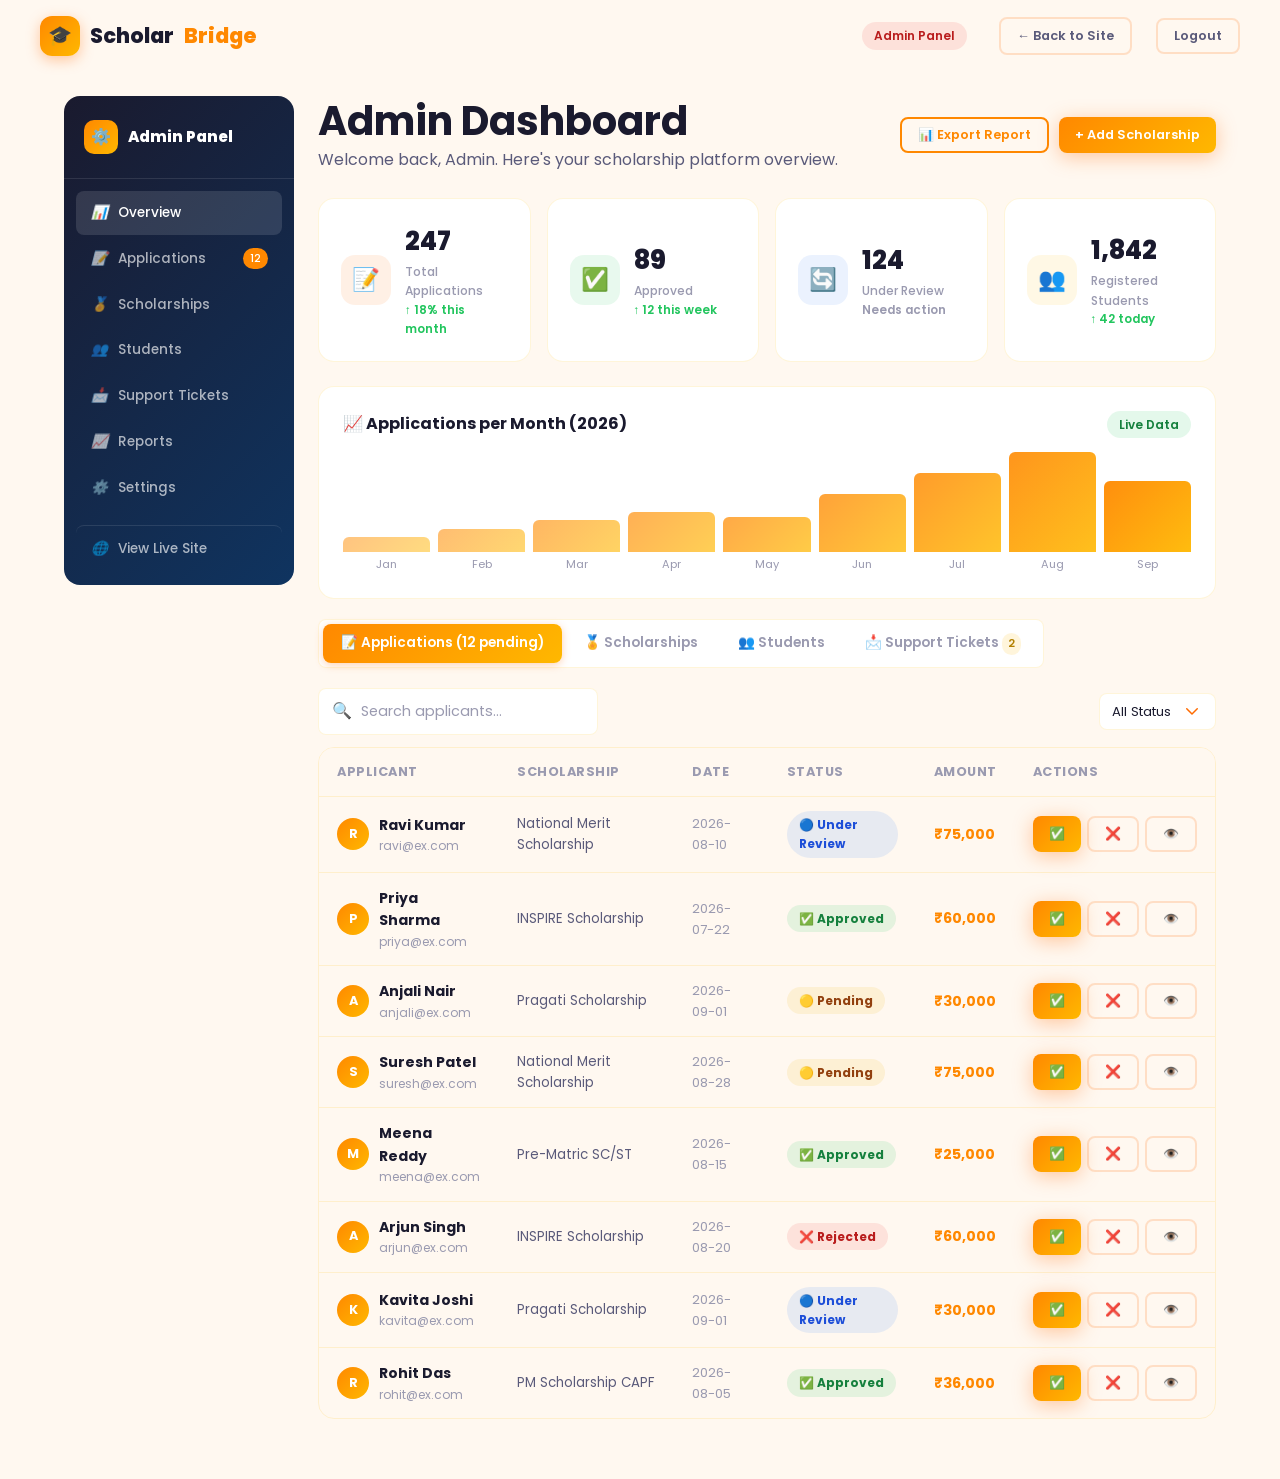
==== admin/index.html @ 07ee7495 "Initial commit" ====
<!DOCTYPE html>
<html lang="en">

<head>
  <meta charset="UTF-8" />
  <meta name="viewport" content="width=device-width, initial-scale=1.0" />
  <title>Admin Dashboard — ScholarBridge</title>
  <meta name="description"
    content="Administrator panel for managing scholarships, applications, and student records." />
  <link rel="stylesheet" href="../css/style.css" />
  <style>
    body {
      background: var(--surface-2);
    }

    .admin-page {
      padding: calc(var(--nav-height) + 24px) 0 60px;
    }

    .admin-layout {
      display: grid;
      grid-template-columns: 230px 1fr;
      gap: 24px;
      align-items: start;
    }

    /* Admin Sidebar */
    .admin-sidebar {
      background: var(--gradient-dark);
      border-radius: var(--radius-md);
      overflow: hidden;
      position: sticky;
      top: calc(var(--nav-height) + 20px);
    }

    .admin-sidebar .admin-brand {
      padding: 24px 20px;
      border-bottom: 1px solid rgba(255, 255, 255, 0.1);
      display: flex;
      align-items: center;
      gap: 10px;
      color: white;
      font-weight: 800;
      font-size: 0.95rem;
    }

    .admin-brand .admin-icon {
      width: 34px;
      height: 34px;
      border-radius: 10px;
      background: var(--gradient);
      display: flex;
      align-items: center;
      justify-content: center;
      font-size: 1rem;
    }

    .admin-sidebar nav {
      padding: 12px;
    }

    .admin-sidebar nav a {
      display: flex;
      align-items: center;
      gap: 10px;
      padding: 11px 14px;
      border-radius: var(--radius-sm);
      font-size: 0.85rem;
      font-weight: 500;
      color: rgba(255, 255, 255, 0.65);
      transition: var(--transition-fast);
      margin-bottom: 2px;
    }

    .admin-sidebar nav a:hover,
    .admin-sidebar nav a.active {
      background: rgba(255, 255, 255, 0.12);
      color: white;
    }

    .admin-sidebar nav a i {
      width: 18px;
      text-align: center;
    }

    .admin-badge {
      margin-left: auto;
      background: var(--primary);
      color: white;
      font-size: 0.68rem;
      padding: 2px 7px;
      border-radius: 50px;
    }

    /* KPI Cards */
    .kpi-grid {
      display: grid;
      grid-template-columns: repeat(4, 1fr);
      gap: 16px;
      margin-bottom: 24px;
    }

    .kpi-card {
      background: white;
      border-radius: var(--radius-md);
      padding: 22px;
      border: 1px solid var(--border-light);
      display: flex;
      align-items: center;
      gap: 14px;
      transition: var(--transition);
    }

    .kpi-card:hover {
      transform: translateY(-2px);
      box-shadow: var(--shadow-sm);
    }

    .kpi-icon {
      width: 50px;
      height: 50px;
      border-radius: 14px;
      display: flex;
      align-items: center;
      justify-content: center;
      font-size: 1.4rem;
      flex-shrink: 0;
    }

    .kpi-val {
      font-size: 1.6rem;
      font-weight: 800;
      color: var(--text-primary);
    }

    .kpi-label {
      font-size: 0.76rem;
      color: var(--text-muted);
      font-weight: 500;
    }

    .kpi-trend {
      font-size: 0.74rem;
      font-weight: 600;
    }

    .trend-up {
      color: #22C55E;
    }

    .trend-down {
      color: var(--accent);
    }

    /* Tabs */
    .admin-tabs {
      display: flex;
      gap: 4px;
      background: white;
      border-radius: var(--radius-sm);
      padding: 4px;
      border: 1px solid var(--border-light);
      margin-bottom: 20px;
      width: fit-content;
    }

    .admin-tab {
      padding: 8px 18px;
      border-radius: 8px;
      font-size: 0.85rem;
      font-weight: 600;
      cursor: pointer;
      transition: var(--transition-fast);
      color: var(--text-muted);
    }

    .admin-tab.active {
      background: var(--gradient);
      color: white;
      box-shadow: 0 2px 8px rgba(255, 107, 0, 0.3);
    }

    /* Status badge */
    .status-pill {
      display: inline-flex;
      align-items: center;
      gap: 4px;
      padding: 4px 12px;
      border-radius: 50px;
      font-size: 0.75rem;
      font-weight: 700;
    }

    .status-pending {
      background: rgba(234, 179, 8, 0.12);
      color: #92400E;
    }

    .status-review {
      background: rgba(59, 130, 246, 0.12);
      color: #1D4ED8;
    }

    .status-approved {
      background: rgba(34, 197, 94, 0.12);
      color: #15803D;
    }

    .status-rejected {
      background: rgba(239, 68, 68, 0.12);
      color: #B91C1C;
    }

    /* Action buttons */
    .action-btns {
      display: flex;
      gap: 6px;
    }

    /* Chart area (visual only) */
    .chart-card {
      background: white;
      border-radius: var(--radius-md);
      border: 1px solid var(--border-light);
      padding: 24px;
      margin-bottom: 20px;
    }

    .chart-bars {
      display: flex;
      align-items: flex-end;
      gap: 8px;
      height: 120px;
      margin-top: 16px;
    }

    .chart-bar-wrap {
      flex: 1;
      display: flex;
      flex-direction: column;
      align-items: center;
      gap: 4px;
    }

    .chart-bar {
      width: 100%;
      border-radius: 6px 6px 0 0;
      background: var(--gradient);
      min-height: 4px;
      transition: height 0.8s ease;
    }

    .chart-label {
      font-size: 0.7rem;
      color: var(--text-muted);
    }

    @media (max-width: 1024px) {
      .admin-layout {
        grid-template-columns: 1fr;
      }

      .admin-sidebar {
        position: static;
      }

      .kpi-grid {
        grid-template-columns: repeat(2, 1fr);
      }
    }

    @media (max-width: 600px) {
      .kpi-grid {
        grid-template-columns: 1fr 1fr;
      }
    }
  </style>
</head>

<body>

  <div class="page-loader" id="pageLoader">
    <div class="loader-logo text-gradient">🎓 Admin</div>
    <div class="loader-bar">
      <div class="loader-bar-fill"></div>
    </div>
  </div>
  <div class="toast-container"></div>

  <nav class="navbar scrolled" id="navbar">
    <div class="navbar-inner">
      <a href="../index.html" class="navbar-logo">
        <div class="logo-icon">🎓</div>Scholar<span>Bridge</span>
      </a>
      <div style="flex:1;"></div>
      <span class="badge badge-red" style="margin-right:8px;">Admin Panel</span>
      <a href="../index.html" class="btn btn-ghost btn-sm">← Back to Site</a>
      <button class="btn btn-ghost btn-sm" onclick="logout()">Logout</button>
      <button class="nav-mobile-btn" id="navMobileBtn">☰</button>
    </div>
  </nav>

  <div class="admin-page">
    <div class="container">
      <div class="admin-layout">

        <!-- Admin Sidebar -->
        <div class="admin-sidebar">
          <div class="admin-brand">
            <div class="admin-icon">⚙️</div>
            Admin Panel
          </div>
          <nav>
            <a href="#overview" class="active"><i>📊</i> Overview</a>
            <a href="#applications"><i>📝</i> Applications <span class="admin-badge">12</span></a>
            <a href="#scholarships"><i>🏅</i> Scholarships</a>
            <a href="#students"><i>👥</i> Students</a>
            <a href="#tickets" onclick="switchTab('tickets', document.getElementById('tabBtnTickets'))"><i>📩</i>
              Support Tickets</a>
            <a href="#reports"><i>📈</i> Reports</a>
            <a href="#settings"><i>⚙️</i> Settings</a>
            <a href="../index.html"
              style="margin-top:16px;border-top:1px solid rgba(255,255,255,0.1);padding-top:12px;"><i>🌐</i> View Live
              Site</a>
          </nav>
        </div>

        <!-- Main Content -->
        <div>
          <!-- Header -->
          <div
            style="display:flex;align-items:center;justify-content:space-between;margin-bottom:24px;flex-wrap:wrap;gap:12px;">
            <div>
              <h2>Admin Dashboard</h2>
              <p>Welcome back, Admin. Here's your scholarship platform overview.</p>
            </div>
            <div style="display:flex;gap:10px;">
              <button class="btn btn-outline btn-sm" onclick="showToast('Generating report...','info')">📊 Export
                Report</button>
              <button class="btn btn-primary btn-sm"
                onclick="document.getElementById('addScholarshipModal').classList.add('open')">+ Add
                Scholarship</button>
            </div>
          </div>

          <!-- KPI Cards -->
          <div class="kpi-grid">
            <div class="kpi-card fade-in">
              <div class="kpi-icon" style="background:rgba(255,107,0,0.1);">📝</div>
              <div>
                <div class="kpi-val">247</div>
                <div class="kpi-label">Total Applications</div>
                <div class="kpi-trend trend-up">↑ 18% this month</div>
              </div>
            </div>
            <div class="kpi-card fade-in" style="transition-delay:0.1s;">
              <div class="kpi-icon" style="background:rgba(34,197,94,0.1);">✅</div>
              <div>
                <div class="kpi-val">89</div>
                <div class="kpi-label">Approved</div>
                <div class="kpi-trend trend-up">↑ 12 this week</div>
              </div>
            </div>
            <div class="kpi-card fade-in" style="transition-delay:0.2s;">
              <div class="kpi-icon" style="background:rgba(59,130,246,0.1);">🔄</div>
              <div>
                <div class="kpi-val">124</div>
                <div class="kpi-label">Under Review</div>
                <div class="kpi-trend" style="color:var(--text-muted);">Needs action</div>
              </div>
            </div>
            <div class="kpi-card fade-in" style="transition-delay:0.3s;">
              <div class="kpi-icon" style="background:rgba(255,184,0,0.1);">👥</div>
              <div>
                <div class="kpi-val">1,842</div>
                <div class="kpi-label">Registered Students</div>
                <div class="kpi-trend trend-up">↑ 42 today</div>
              </div>
            </div>
          </div>

          <!-- Chart -->
          <div class="chart-card fade-in">
            <div style="display:flex;align-items:center;justify-content:space-between;">
              <h3 style="font-size:1rem;">📈 Applications per Month (2026)</h3>
              <span class="badge badge-green">Live Data</span>
            </div>
            <div class="chart-bars" id="chartBars">
              <!-- Rendered by JS -->
            </div>
          </div>

          <!-- Tabs -->
          <div class="admin-tabs">
            <div class="admin-tab active" onclick="switchTab('applications', this)">📝 Applications (12 pending)</div>
            <div class="admin-tab" onclick="switchTab('scholarships', this)">🏅 Scholarships</div>
            <div class="admin-tab" onclick="switchTab('students', this)">👥 Students</div>
            <div class="admin-tab" id="tabBtnTickets" onclick="switchTab('tickets', this)">📩 Support Tickets <span
                id="tabTicketBadge" class="badge badge-gold" style="font-size:0.7rem;padding:2px 6px;">0</span></div>
          </div>

          <!-- Applications Table -->
          <div id="tab-applications">
            <div
              style="display:flex;align-items:center;justify-content:space-between;margin-bottom:12px;flex-wrap:wrap;gap:10px;">
              <div class="input-group" style="width:280px;">
                <span class="input-icon">🔍</span>
                <input type="text" class="form-control" placeholder="Search applicants..." id="adminSearch"
                  oninput="filterApplications(this.value)" />
              </div>
              <div style="display:flex;gap:8px;flex-wrap:wrap;">
                <select class="form-control" style="width:auto;font-size:0.82rem;padding:8px 12px;" id="statusFilter"
                  onchange="filterApplications('')">
                  <option value="">All Status</option>
                  <option value="pending">Pending</option>
                  <option value="under_review">Under Review</option>
                  <option value="approved">Approved</option>
                  <option value="rejected">Rejected</option>
                </select>
              </div>
            </div>
            <div class="table-wrap">
              <table id="applicationsTable">
                <thead>
                  <tr>
                    <th>Applicant</th>
                    <th>Scholarship</th>
                    <th>Date</th>
                    <th>Status</th>
                    <th>Amount</th>
                    <th>Actions</th>
                  </tr>
                </thead>
                <tbody id="applicationsBody"></tbody>
              </table>
            </div>
          </div>

          <!-- Scholarships Table -->
          <div id="tab-scholarships" style="display:none;">
            <div class="table-wrap">
              <table>
                <thead>
                  <tr>
                    <th>Scholarship</th>
                    <th>Organization</th>
                    <th>Amount</th>
                    <th>Deadline</th>
                    <th>Applications</th>
                    <th>Actions</th>
                  </tr>
                </thead>
                <tbody id="scholarshipsBody"></tbody>
              </table>
            </div>
          </div>

          <!-- Students Table -->
          <div id="tab-students" style="display:none;">
            <div class="table-wrap">
              <table>
                <thead>
                  <tr>
                    <th>Student</th>
                    <th>Email</th>
                    <th>Category</th>
                    <th>Applications</th>
                    <th>Joined</th>
                    <th>Actions</th>
                  </tr>
                </thead>
                <tbody id="studentsBody"></tbody>
              </table>
            </div>
          </div>

          <!-- Support Tickets Table -->
          <div id="tab-tickets" style="display:none;">
            <div
              style="display:flex;align-items:center;justify-content:space-between;margin-bottom:12px;flex-wrap:wrap;gap:10px;">
              <div class="input-group" style="width:280px;">
                <span class="input-icon">🔍</span>
                <input type="text" class="form-control" placeholder="Search tickets by ID or name..." id="ticketSearch"
                  oninput="filterTickets(this.value)" />
              </div>
              <div style="display:flex;gap:8px;flex-wrap:wrap;">
                <select class="form-control" style="width:auto;font-size:0.82rem;padding:8px 12px;"
                  id="ticketTypeFilter" onchange="filterTickets('')">
                  <option value="">All Categories</option>
                  <option value="Scholarship Help">Scholarship Help</option>
                  <option value="Application Issue">Application Issue</option>
                  <option value="Eligibility Query">Eligibility</option>
                  <option value="Technical Problem">Technical</option>
                  <option value="Other">Other</option>
                </select>
                <select class="form-control" style="width:auto;font-size:0.82rem;padding:8px 12px;"
                  id="ticketStatusFilter" onchange="filterTickets('')">
                  <option value="">All Statuses</option>
                  <option value="new">New (Unassigned)</option>
                  <option value="in_progress">Advisor Assigned</option>
                  <option value="resolved">Resolved</option>
                </select>
              </div>
            </div>
            <div class="table-wrap">
              <table>
                <thead>
                  <tr>
                    <th>Ticket Ref</th>
                    <th>Applicant</th>
                    <th>Subject</th>
                    <th>Query Category</th>
                    <th>Received</th>
                    <th>Status</th>
                    <th>Actions</th>
                  </tr>
                </thead>
                <tbody id="ticketsBody"></tbody>
              </table>
            </div>
          </div>
        </div>
      </div>
    </div>
  </div>

  <!-- Add Scholarship Modal -->
  <div class="modal-overlay" id="addScholarshipModal">
    <div class="modal" style="max-width:560px;">
      <div class="modal-header">
        <div>
          <h3 style="margin-bottom:4px;">+ Add New Scholarship</h3>
          <p style="font-size:0.85rem;color:var(--text-muted);">Fill in the scholarship details below.</p>
        </div>
        <button class="modal-close"
          onclick="document.getElementById('addScholarshipModal').classList.remove('open')">✕</button>
      </div>
      <div style="display:grid;grid-template-columns:1fr 1fr;gap:14px;">
        <div class="form-group" style="grid-column:1/-1;">
          <label class="form-label">Scholarship Title <span class="required">*</span></label>
          <input type="text" class="form-control" placeholder="e.g. National Merit Scholarship" id="newSchTitle" />
        </div>
        <div class="form-group">
          <label class="form-label">Organization <span class="required">*</span></label>
          <input type="text" class="form-control" placeholder="Awarding body" id="newSchOrg" />
        </div>
        <div class="form-group">
          <label class="form-label">Annual Amount (₹) <span class="required">*</span></label>
          <input type="number" class="form-control" placeholder="75000" id="newSchAmount" />
        </div>
        <div class="form-group">
          <label class="form-label">Category</label>
          <select class="form-control" id="newSchCat">
            <option>Merit</option>
            <option>Reserved</option>
            <option>Girls</option>
            <option>Science</option>
            <option>Defence</option>
            <option>Regional</option>
          </select>
        </div>
        <div class="form-group">
          <label class="form-label">Application Deadline</label>
          <input type="date" class="form-control" id="newSchDeadline" />
        </div>
        <div class="form-group" style="grid-column:1/-1;">
          <label class="form-label">Description</label>
          <textarea class="form-control" rows="3" placeholder="Brief description of the scholarship..."
            id="newSchDesc"></textarea>
        </div>
      </div>
      <div style="display:flex;justify-content:flex-end;gap:10px;margin-top:16px;">
        <button class="btn btn-ghost"
          onclick="document.getElementById('addScholarshipModal').classList.remove('open')">Cancel</button>
        <button class="btn btn-primary" onclick="addScholarship()">Add Scholarship</button>
      </div>
    </div>
  </div>

  <script src="../js/firebase-config.js"></script>
  <script src="../js/app.js"></script>
  <script>
    // Mock application data for admin
    const mockApplications = [
      { name: 'Ravi Kumar', email: 'ravi@ex.com', scholarship: 'National Merit Scholarship', date: '2026-08-10', status: 'under_review', amount: 75000 },
      { name: 'Priya Sharma', email: 'priya@ex.com', scholarship: 'INSPIRE Scholarship', date: '2026-07-22', status: 'approved', amount: 60000 },
      { name: 'Anjali Nair', email: 'anjali@ex.com', scholarship: 'Pragati Scholarship', date: '2026-09-01', status: 'pending', amount: 30000 },
      { name: 'Suresh Patel', email: 'suresh@ex.com', scholarship: 'National Merit Scholarship', date: '2026-08-28', status: 'pending', amount: 75000 },
      { name: 'Meena Reddy', email: 'meena@ex.com', scholarship: 'Pre-Matric SC/ST', date: '2026-08-15', status: 'approved', amount: 25000 },
      { name: 'Arjun Singh', email: 'arjun@ex.com', scholarship: 'INSPIRE Scholarship', date: '2026-08-20', status: 'rejected', amount: 60000 },
      { name: 'Kavita Joshi', email: 'kavita@ex.com', scholarship: 'Pragati Scholarship', date: '2026-09-01', status: 'under_review', amount: 30000 },
      { name: 'Rohit Das', email: 'rohit@ex.com', scholarship: 'PM Scholarship CAPF', date: '2026-08-05', status: 'approved', amount: 36000 },
    ];

    const statusClasses = { pending: 'status-pending', under_review: 'status-review', approved: 'status-approved', rejected: 'status-rejected' };
    const statusLabels = { pending: '🟡 Pending', under_review: '🔵 Under Review', approved: '✅ Approved', rejected: '❌ Rejected' };

    function renderApplications(data) {
      document.getElementById('applicationsBody').innerHTML = data.map((app, i) => `
    <tr>
      <td>
        <div style="display:flex;align-items:center;gap:10px;">
          <div style="width:32px;height:32px;border-radius:50%;background:var(--gradient);color:white;display:flex;align-items:center;justify-content:center;font-weight:700;font-size:0.8rem;flex-shrink:0;">${app.name.charAt(0)}</div>
          <div>
            <strong>${app.name}</strong>
            <div style="font-size:0.75rem;color:var(--text-muted);">${app.email}</div>
          </div>
        </div>
      </td>
      <td style="font-size:0.83rem;">${app.scholarship}</td>
      <td style="font-size:0.82rem;color:var(--text-muted);">${app.date}</td>
      <td><span class="status-pill ${statusClasses[app.status]}">${statusLabels[app.status]}</span></td>
      <td style="font-weight:700;color:var(--primary);">₹${Number(app.amount).toLocaleString('en-IN')}</td>
      <td>
        <div class="action-btns">
          <button class="btn btn-primary btn-sm" onclick="updateStatus(${i},'approved')">✅</button>
          <button class="btn btn-ghost btn-sm" style="color:var(--accent);" onclick="updateStatus(${i},'rejected')">❌</button>
          <button class="btn btn-ghost btn-sm" onclick="showToast('View full application coming soon','info')">👁️</button>
        </div>
      </td>
    </tr>`).join('');
    }

    window.updateStatus = (i, status) => {
      mockApplications[i].status = status;
      filterApplications('');
      showToast(`Application ${status === 'approved' ? 'approved ✅' : 'rejected ❌'}`, status === 'approved' ? 'success' : 'error');
    };

    function filterApplications(q) {
      const sf = document.getElementById('statusFilter').value;
      const filtered = mockApplications.filter(a =>
        (!q || a.name.toLowerCase().includes(q.toLowerCase()) || a.scholarship.toLowerCase().includes(q.toLowerCase())) &&
        (!sf || a.status === sf)
      );
      renderApplications(filtered);
    }

    function renderScholarships() {
      document.getElementById('scholarshipsBody').innerHTML = AppState.scholarships.map(s => `
    <tr>
      <td>
        <div style="display:flex;align-items:center;gap:10px;">
          <div style="width:34px;height:34px;border-radius:10px;background:${s.orgColor};display:flex;align-items:center;justify-content:center;font-size:1rem;flex-shrink:0;">${s.orgEmoji}</div>
          <strong style="font-size:0.88rem;">${s.title}</strong>
        </div>
      </td>
      <td style="font-size:0.82rem;">${s.organization}</td>
      <td style="font-weight:700;color:var(--primary);">${s.amountDisplay}</td>
      <td style="font-size:0.82rem;color:var(--accent);">${s.deadlineDisplay}</td>
      <td><div class="progress-bar" style="width:100px;display:inline-block;"><div class="progress-fill" style="width:${Math.round(s.applied / s.seats * 100)}%;"></div></div> <span style="font-size:0.75rem;color:var(--text-muted);">${s.applied}/${s.seats}</span></td>
      <td>
        <div class="action-btns">
          <button class="btn btn-outline btn-sm" onclick="showToast('Edit mode — coming soon','info')">✏️</button>
          <button class="btn btn-ghost btn-sm" style="color:var(--accent);" onclick="showToast('Scholarship deleted (demo)','error')">🗑️</button>
        </div>
      </td>
    </tr>`).join('');
    }

    function renderStudents() {
      const students = Array.from({ length: 8 }, (_, i) => ({
        name: ['Ravi Kumar', 'Priya Sharma', 'Anjali Nair', 'Rohit Das', 'Meena Reddy', 'Suresh Patel', 'Kavita Joshi', 'Arjun Singh'][i],
        email: ['ravi', 'priya', 'anjali', 'rohit', 'meena', 'suresh', 'kavita', 'arjun'][i] + '@example.com',
        cat: ['OBC', 'General', 'SC', 'General', 'ST', 'OBC', 'EWS', 'SC'][i],
        apps: [3, 1, 2, 1, 1, 1, 1, 2][i],
        joined: '2026-0' + (i + 1) + '-01'
      }));
      document.getElementById('studentsBody').innerHTML = students.map(s => `
    <tr>
      <td>
        <div style="display:flex;align-items:center;gap:10px;">
          <div style="width:32px;height:32px;border-radius:50%;background:var(--gradient);color:white;display:flex;align-items:center;justify-content:center;font-weight:700;font-size:0.8rem;">${s.name.charAt(0)}</div>
          <strong>${s.name}</strong>
        </div>
      </td>
      <td style="font-size:0.82rem;color:var(--text-muted);">${s.email}</td>
      <td><span class="badge badge-blue">${s.cat}</span></td>
      <td style="text-align:center;font-weight:700;">${s.apps}</td>
      <td style="font-size:0.82rem;color:var(--text-muted);">${s.joined}</td>
      <td><button class="btn btn-ghost btn-sm" onclick="showToast('View profile — coming soon','info')">👁️ View</button></td>
    </tr>`).join('');
    }

    function switchTab(tab, btn) {
      ['applications', 'scholarships', 'students', 'tickets'].forEach(t => {
        const el = document.getElementById('tab-' + t);
        if (el) el.style.display = t === tab ? 'block' : 'none';
      });
      document.querySelectorAll('.admin-tab').forEach(b => b.classList.remove('active'));
      if (btn) btn.classList.add('active');
      if (tab === 'tickets') renderTickets();
    }

    function getAdminTickets() {
      const storageKey = 'scholarbridge_contact_messages';
      let messages = [];
      try {
        messages = JSON.parse(localStorage.getItem(storageKey) || '[]');
      } catch (e) {
        messages = [];
      }
      if (messages.length === 0) {
        messages = [
          {
            ticketId: 'SCH-2026-4821',
            name: 'Aditya Rao',
            email: 'aditya.rao@example.com',
            subject: 'Query on Income Certificate validity',
            queryType: 'Scholarship Help',
            status: 'new',
            createdAt: '2026-09-02T10:30:00Z',
            message: 'Is a digital income certificate issued via Seva Sindhu accepted for National Merit?'
          },
          {
            ticketId: 'SCH-2026-8914',
            name: 'Sneha Patil',
            email: 'sneha.patil@example.com',
            subject: 'Bank account link error',
            queryType: 'Application Issue',
            status: 'in_progress',
            createdAt: '2026-09-01T14:15:00Z',
            message: 'My Aadhaar-linked bank IFSC code shows an error during step 3 verification.'
          }
        ];
        localStorage.setItem(storageKey, JSON.stringify(messages));
      }
      return messages;
    }

    function renderTickets(filteredList) {
      const tickets = filteredList || getAdminTickets();
      const badge = document.getElementById('tabTicketBadge');
      if (badge) badge.textContent = tickets.filter(t => t.status !== 'resolved').length;

      const body = document.getElementById('ticketsBody');
      if (!body) return;

      if (tickets.length === 0) {
        body.innerHTML = `<tr><td colspan="7" style="text-align:center;padding:24px;color:var(--text-muted);">No support tickets found.</td></tr>`;
        return;
      }

      const statusBadges = {
        new: '<span class="badge badge-gold">New</span>',
        in_progress: '<span class="badge badge-blue">Advisor Assigned</span>',
        resolved: '<span class="badge badge-green">Resolved ✓</span>'
      };

      body.innerHTML = tickets.map((t, idx) => `
    <tr>
      <td><strong style="color:var(--primary);">#${t.ticketId || 'SCH-2026-0000'}</strong></td>
      <td>
        <div><strong>${t.name || 'Anonymous'}</strong></div>
        <div style="font-size:0.75rem;color:var(--text-muted);">${t.email || ''}</div>
      </td>
      <td>
        <div style="font-size:0.86rem;font-weight:600;">${t.subject || 'Support Query'}</div>
        <div style="font-size:0.78rem;color:var(--text-muted);max-width:240px;white-space:nowrap;overflow:hidden;text-overflow:ellipsis;">${t.message || ''}</div>
      </td>
      <td><span class="badge" style="background:var(--surface-2);color:var(--text-secondary);font-size:0.72rem;">${t.queryType || 'General'}</span></td>
      <td style="font-size:0.78rem;color:var(--text-muted);">${new Date(t.createdAt || Date.now()).toLocaleDateString('en-IN')}</td>
      <td>${statusBadges[t.status] || statusBadges.new}</td>
      <td>
        <div class="action-btns">
          ${t.status !== 'in_progress' && t.status !== 'resolved' ? `<button class="btn btn-outline btn-sm" onclick="setTicketStatus('${t.ticketId}', 'in_progress')" title="Assign Advisor">👨‍💼 Assign</button>` : ''}
          ${t.status !== 'resolved' ? `<button class="btn btn-primary btn-sm" onclick="setTicketStatus('${t.ticketId}', 'resolved')" title="Mark as Resolved">✓ Resolve</button>` : `<span style="font-size:0.8rem;color:#22c55e;">Done</span>`}
          <button class="btn btn-ghost btn-sm" onclick="viewTicketDetails('${t.ticketId}')" title="View Full Query">👁️</button>
        </div>
      </td>
    </tr>
  `).join('');
    }

    window.setTicketStatus = (ticketId, newStatus) => {
      const messages = getAdminTickets();
      const ticket = messages.find(m => m.ticketId === ticketId);
      if (ticket) {
        ticket.status = newStatus;
        localStorage.setItem('scholarbridge_contact_messages', JSON.stringify(messages));
        renderTickets();
        showToast(`Ticket #${ticketId} updated to ${newStatus.replace('_', ' ')}!`, 'success');
      }
    };

    window.viewTicketDetails = (ticketId) => {
      const messages = getAdminTickets();
      const ticket = messages.find(m => m.ticketId === ticketId);
      if (!ticket) return;
      alert(`Ticket Reference: #${ticket.ticketId}\nFrom: ${ticket.name} (${ticket.email})\nQuery Type: ${ticket.queryType}\n\nSubject: ${ticket.subject}\n\nMessage:\n${ticket.message}`);
    };

    function filterTickets(q) {
      const query = (q || document.getElementById('ticketSearch').value).toLowerCase();
      const cat = document.getElementById('ticketTypeFilter').value;
      const status = document.getElementById('ticketStatusFilter').value;
      const tickets = getAdminTickets();

      const filtered = tickets.filter(t => {
        const matchQ = !query || (t.ticketId && t.ticketId.toLowerCase().includes(query)) || (t.name && t.name.toLowerCase().includes(query)) || (t.subject && t.subject.toLowerCase().includes(query));
        const matchCat = !cat || t.queryType === cat;
        const matchStatus = !status || t.status === status;
        return matchQ && matchCat && matchStatus;
      });
      renderTickets(filtered);
    }

    function addScholarship() {
      const title = document.getElementById('newSchTitle').value;
      if (!title) { showToast('Please enter a scholarship title', 'warning'); return; }
      showToast(`"${title}" added successfully! 🏅`, 'success');
      document.getElementById('addScholarshipModal').classList.remove('open');
    }

    // Chart
    const months = ['Jan', 'Feb', 'Mar', 'Apr', 'May', 'Jun', 'Jul', 'Aug', 'Sep'];
    const counts = [12, 18, 25, 31, 27, 45, 62, 78, 55];
    const maxCount = Math.max(...counts);
    document.getElementById('chartBars').innerHTML = months.map((m, i) => `
  <div class="chart-bar-wrap">
    <div class="chart-bar" style="height:${Math.round(counts[i] / maxCount * 100)}px;opacity:${0.5 + i / months.length * 0.5};"></div>
    <span class="chart-label">${m}</span>
  </div>`).join('');

    // Init
    renderApplications(mockApplications);
    renderScholarships();
    renderStudents();
    renderTickets();

    // Modal close on backdrop click
    document.getElementById('addScholarshipModal').addEventListener('click', (e) => {
      if (e.target === e.currentTarget) e.currentTarget.classList.remove('open');
    });
  </script>
</body>

</html>
---- css/style.css ----
/* =============================================
   SCHOLARSHIP ASSISTANCE — GLOBAL DESIGN SYSTEM
   Theme: Warm Orange/Gold + Dark Charcoal
   Font: Poppins
   ============================================= */

@import url('https://fonts.googleapis.com/css2?family=Poppins:wght@300;400;500;600;700;800;900&display=swap');

/* ─── CSS Variables ─── */
:root {
  --primary: #ff8800;
  --primary-light: #FF8C38;
  --primary-dark: #E05A00;
  --gold: #FFB800;
  --gold-light: #FFD452;
  --accent: #FF4D4D;
  --dark: #1A1A2E;
  --dark-2: #16213E;
  --dark-card: #0F3460;
  --surface: #FFFFFF;
  --surface-2: #FFF8F0;
  --surface-3: #FFF1E0;
  --text-primary: #1A1A2E;
  --text-secondary: #5A5A7A;
  --text-muted: #9A9AB0;
  --text-white: #FFFFFF;
  --border: rgba(255, 107, 0, 0.18);
  --border-light: rgba(255, 184, 0, 0.15);
  --shadow-sm: 0 2px 12px rgba(255, 107, 0, 0.08);
  --shadow-md: 0 8px 32px rgba(255, 107, 0, 0.14);
  --shadow-lg: 0 20px 60px rgba(255, 107, 0, 0.2);
  --shadow-card: 0 4px 24px rgba(26, 26, 46, 0.10);
  --radius-sm: 8px;
  --radius-md: 16px;
  --radius-lg: 24px;
  --radius-xl: 40px;
  --transition: all 0.3s cubic-bezier(0.4, 0, 0.2, 1);
  --transition-fast: all 0.15s ease;
  --gradient: linear-gradient(135deg, var(--primary) 0%, var(--gold) 100%);
  --gradient-dark: linear-gradient(135deg, #1A1A2E 0%, #0F3460 100%);
  --gradient-soft: linear-gradient(135deg, #FFF8F0 0%, #FFF1E0 100%);
  --glass-bg: rgba(255, 255, 255, 0.7);
  --glass-border: rgba(255, 184, 0, 0.25);
  --nav-height: 72px;
}

/* ─── Dark Mode Variables ─── */
[data-theme="dark"] {
  --surface: #0B132B;
  --surface-2: #1C2541;
  --surface-3: #3A506B;
  --text-primary: #F8FAFC;
  --text-secondary: #CBD5E1;
  --text-muted: #94A3B8;
  --border: rgba(255, 136, 0, 0.3);
  --border-light: rgba(255, 255, 255, 0.12);
  --shadow-sm: 0 2px 12px rgba(0, 0, 0, 0.35);
  --shadow-md: 0 8px 32px rgba(0, 0, 0, 0.45);
  --shadow-lg: 0 20px 60px rgba(0, 0, 0, 0.6);
  --shadow-card: 0 4px 24px rgba(0, 0, 0, 0.5);
  --glass-bg: rgba(11, 19, 43, 0.85);
  --glass-border: rgba(255, 136, 0, 0.3);
}


/* ─── Reset & Base ─── */
*,
*::before,
*::after {
  box-sizing: border-box;
  margin: 0;
  padding: 0;
}

html {
  scroll-behavior: smooth;
  font-size: 16px;
}

body {
  font-family: 'Poppins', sans-serif;
  color: var(--text-primary);
  background: var(--surface);
  line-height: 1.6;
  overflow-x: hidden;
}

img {
  max-width: 100%;
  display: block;
}

a {
  text-decoration: none;
  color: inherit;
}

ul {
  list-style: none;
}

/* ─── Scrollbar ─── */
::-webkit-scrollbar {
  width: 6px;
}

::-webkit-scrollbar-track {
  background: #f1f1f1;
}

::-webkit-scrollbar-thumb {
  background: var(--primary);
  border-radius: 10px;
}

/* ─── Typography ─── */
h1,
h2,
h3,
h4,
h5,
h6 {
  font-weight: 700;
  line-height: 1.25;
  color: var(--text-primary);
}

h1 {
  font-size: clamp(2rem, 5vw, 3.5rem);
}

h2 {
  font-size: clamp(1.6rem, 3.5vw, 2.5rem);
}

h3 {
  font-size: clamp(1.2rem, 2.5vw, 1.6rem);
}

h4 {
  font-size: 1.1rem;
}

p {
  color: var(--text-secondary);
  line-height: 1.75;
}

.text-gradient {
  background: var(--gradient);
  -webkit-background-clip: text;
  -webkit-text-fill-color: transparent;
  background-clip: text;
}

/* ─── Layout ─── */
.container {
  max-width: 1200px;
  margin: 0 auto;
  padding: 0 24px;
}

.section {
  padding: 80px 0;
}

.section-sm {
  padding: 48px 0;
}

.section-header {
  text-align: center;
  margin-bottom: 56px;
}

.section-header .tag {
  display: inline-block;
  background: var(--surface-3);
  color: var(--primary);
  font-size: 0.78rem;
  font-weight: 600;
  letter-spacing: 1.5px;
  text-transform: uppercase;
  padding: 6px 16px;
  border-radius: 50px;
  margin-bottom: 14px;
  border: 1px solid var(--border);
}

.section-header h2 {
  margin-bottom: 14px;
}

.section-header p {
  max-width: 560px;
  margin: 0 auto;
  font-size: 1.05rem;
}

/* ─── Navbar ─── */
.navbar {
  position: fixed;
  top: 0;
  left: 0;
  right: 0;
  height: var(--nav-height);
  z-index: 1000;
  transition: var(--transition);
  padding: 0 24px;
}

.navbar.scrolled {
  background: rgba(255, 255, 255, 0.96);
  backdrop-filter: blur(20px);
  -webkit-backdrop-filter: blur(20px);
  box-shadow: var(--shadow-sm);
  border-bottom: 1px solid var(--border-light);
}

.navbar-inner {
  max-width: 1200px;
  margin: 0 auto;
  height: 100%;
  display: flex;
  align-items: center;
  justify-content: space-between;
  gap: 24px;
}

.navbar-logo {
  display: flex;
  align-items: center;
  gap: 10px;
  font-weight: 800;
  font-size: 1.3rem;
  color: var(--text-primary);
}

.navbar-logo .logo-icon {
  width: 40px;
  height: 40px;
  border-radius: 12px;
  background: var(--gradient);
  display: flex;
  align-items: center;
  justify-content: center;
  font-size: 1.2rem;
  color: white;
  box-shadow: 0 4px 14px rgba(255, 107, 0, 0.35);
}

.navbar-logo span {
  color: var(--primary);
}

.navbar-links {
  display: flex;
  align-items: center;
  gap: 6px;
}

.navbar-links a {
  padding: 8px 16px;
  border-radius: var(--radius-sm);
  font-size: 0.9rem;
  font-weight: 500;
  color: var(--text-secondary);
  transition: var(--transition-fast);
}

.navbar-links a:hover,
.navbar-links a.active {
  color: var(--primary);
  background: var(--surface-3);
}

.navbar-actions {
  display: flex;
  align-items: center;
  gap: 10px;
}

.nav-mobile-btn {
  display: none;
  background: none;
  border: none;
  cursor: pointer;
  padding: 8px;
  border-radius: var(--radius-sm);
  color: var(--text-primary);
  font-size: 1.4rem;
  transition: var(--transition-fast);
}

.nav-mobile-btn:hover {
  background: var(--surface-3);
  color: var(--primary);
}

/* Mobile Nav */
.mobile-menu {
  display: none;
  position: fixed;
  top: var(--nav-height);
  left: 0;
  right: 0;
  background: rgba(255, 255, 255, 0.98);
  backdrop-filter: blur(20px);
  padding: 20px 24px;
  border-bottom: 1px solid var(--border);
  z-index: 999;
  flex-direction: column;
  gap: 4px;
  animation: slideDown 0.25s ease;
}

.mobile-menu.open {
  display: flex;
}

.mobile-menu a {
  padding: 12px 16px;
  border-radius: var(--radius-sm);
  font-weight: 500;
  color: var(--text-secondary);
  transition: var(--transition-fast);
}

.mobile-menu a:hover {
  background: var(--surface-3);
  color: var(--primary);
}

.mobile-menu .btn {
  margin-top: 10px;
  text-align: center;
}

@keyframes slideDown {
  from {
    opacity: 0;
    transform: translateY(-10px);
  }

  to {
    opacity: 1;
    transform: translateY(0);
  }
}

/* ─── Buttons ─── */
.btn {
  display: inline-flex;
  align-items: center;
  gap: 8px;
  padding: 11px 24px;
  border-radius: var(--radius-sm);
  font-family: 'Poppins', sans-serif;
  font-size: 0.9rem;
  font-weight: 600;
  cursor: pointer;
  border: none;
  transition: var(--transition);
  white-space: nowrap;
  text-decoration: none;
}

.btn-primary {
  background: var(--gradient);
  color: white;
  box-shadow: 0 4px 20px rgba(255, 107, 0, 0.35);
}

.btn-primary:hover {
  transform: translateY(-2px);
  box-shadow: 0 8px 28px rgba(255, 107, 0, 0.45);
}

.btn-primary:active {
  transform: translateY(0);
}

.btn-outline {
  background: transparent;
  color: var(--primary);
  border: 2px solid var(--primary);
}

.btn-outline:hover {
  background: var(--primary);
  color: white;
  box-shadow: var(--shadow-md);
}

.btn-white {
  background: white;
  color: var(--primary);
  box-shadow: 0 4px 20px rgba(0, 0, 0, 0.12);
}

.btn-white:hover {
  transform: translateY(-2px);
  box-shadow: 0 8px 28px rgba(0, 0, 0, 0.18);
}

.btn-ghost {
  background: transparent;
  color: var(--text-secondary);
  border: 2px solid var(--border);
}

.btn-ghost:hover {
  border-color: var(--primary);
  color: var(--primary);
  background: var(--surface-3);
}

.btn-dark {
  background: var(--dark);
  color: white;
}

.btn-dark:hover {
  background: var(--dark-2);
  transform: translateY(-2px);
  box-shadow: 0 8px 28px rgba(26, 26, 46, 0.3);
}

.btn-lg {
  padding: 15px 32px;
  font-size: 1rem;
  border-radius: 12px;
}

.btn-sm {
  padding: 7px 16px;
  font-size: 0.8rem;
}

.btn-full {
  width: 100%;
  justify-content: center;
}

.btn:disabled {
  opacity: 0.6;
  cursor: not-allowed;
  transform: none !important;
}

/* ─── Cards ─── */
.card {
  background: var(--surface);
  border-radius: var(--radius-md);
  border: 1px solid var(--border-light);
  box-shadow: var(--shadow-card);
  transition: var(--transition);
  overflow: hidden;
}

.card:hover {
  transform: translateY(-4px);
  box-shadow: var(--shadow-md);
  border-color: var(--border);
}

.card-glass {
  background: var(--glass-bg);
  backdrop-filter: blur(20px);
  -webkit-backdrop-filter: blur(20px);
  border: 1px solid var(--glass-border);
  border-radius: var(--radius-md);
  box-shadow: var(--shadow-card);
}

/* ─── Scholarship Card ─── */
.scholarship-card {
  padding: 24px;
  position: relative;
  background: white;
  border-radius: var(--radius-md);
  border: 1px solid var(--border-light);
  box-shadow: var(--shadow-card);
  transition: var(--transition);
  cursor: pointer;
}

.scholarship-card:hover {
  transform: translateY(-6px);
  box-shadow: var(--shadow-lg);
  border-color: var(--primary);
}

.scholarship-card .badge {
  position: absolute;
  top: 16px;
  right: 16px;
}

.scholarship-card .org-logo {
  width: 52px;
  height: 52px;
  border-radius: 14px;
  display: flex;
  align-items: center;
  justify-content: center;
  font-size: 1.5rem;
  margin-bottom: 16px;
  font-weight: 800;
  color: white;
}

.scholarship-card h4 {
  font-size: 1.05rem;
  margin-bottom: 6px;
  line-height: 1.35;
}

.scholarship-card .org-name {
  font-size: 0.82rem;
  color: var(--text-muted);
  margin-bottom: 14px;
}

.scholarship-card .amount {
  font-size: 1.4rem;
  font-weight: 800;
  background: var(--gradient);
  -webkit-background-clip: text;
  -webkit-text-fill-color: transparent;
  background-clip: text;
  margin-bottom: 14px;
}

.scholarship-card .meta {
  display: flex;
  flex-wrap: wrap;
  gap: 8px;
  margin-bottom: 18px;
}

.scholarship-card .meta-item {
  display: flex;
  align-items: center;
  gap: 4px;
  font-size: 0.78rem;
  color: var(--text-muted);
  background: var(--surface-2);
  padding: 4px 10px;
  border-radius: 50px;
}

.scholarship-card .meta-item i {
  color: var(--primary);
  font-size: 0.85rem;
}

.scholarship-card .deadline {
  font-size: 0.82rem;
  color: var(--accent);
  font-weight: 600;
  display: flex;
  align-items: center;
  gap: 4px;
  margin-bottom: 16px;
}

/* ─── Badge / Tag ─── */
.badge {
  display: inline-flex;
  align-items: center;
  gap: 4px;
  padding: 4px 12px;
  border-radius: 50px;
  font-size: 0.75rem;
  font-weight: 600;
}

.badge-orange {
  background: rgba(255, 107, 0, 0.12);
  color: var(--primary);
}

.badge-gold {
  background: rgba(255, 184, 0, 0.14);
  color: #B38000;
}

.badge-green {
  background: rgba(34, 197, 94, 0.12);
  color: #15803D;
}

.badge-blue {
  background: rgba(59, 130, 246, 0.12);
  color: #1D4ED8;
}

.badge-red {
  background: rgba(239, 68, 68, 0.12);
  color: #B91C1C;
}

.badge-purple {
  background: rgba(147, 51, 234, 0.12);
  color: #7E22CE;
}

/* ─── Form Elements ─── */
.form-group {
  margin-bottom: 20px;
}

.form-label {
  display: block;
  font-size: 0.88rem;
  font-weight: 600;
  color: var(--text-primary);
  margin-bottom: 8px;
}

.form-label .required {
  color: var(--accent);
  margin-left: 3px;
}

.form-control {
  width: 100%;
  padding: 12px 16px;
  border: 1.5px solid var(--border-light);
  border-radius: var(--radius-sm);
  font-family: 'Poppins', sans-serif;
  font-size: 0.9rem;
  color: var(--text-primary);
  background: white;
  transition: var(--transition-fast);
  outline: none;
}

.form-control:focus {
  border-color: var(--primary);
  box-shadow: 0 0 0 3px rgba(255, 107, 0, 0.12);
}

.form-control::placeholder {
  color: var(--text-muted);
}

select.form-control {
  cursor: pointer;
  appearance: none;
  background-image: url("data:image/svg+xml,%3Csvg xmlns='http://www.w3.org/2000/svg' fill='none' viewBox='0 0 24 24' stroke='%23FF6B00'%3E%3Cpath stroke-linecap='round' stroke-linejoin='round' stroke-width='2' d='M19 9l-7 7-7-7'%3E%3C/path%3E%3C/svg%3E");
  background-repeat: no-repeat;
  background-position: right 14px center;
  background-size: 18px;
  padding-right: 44px;
}

.form-hint {
  font-size: 0.78rem;
  color: var(--text-muted);
  margin-top: 5px;
}

.form-error {
  font-size: 0.78rem;
  color: var(--accent);
  margin-top: 5px;
  display: none;
}

.form-control.error {
  border-color: var(--accent);
  box-shadow: 0 0 0 3px rgba(255, 77, 77, 0.1);
}

.form-control.error+.form-error {
  display: block;
}

.input-group {
  position: relative;
}

.input-group .input-icon {
  position: absolute;
  left: 14px;
  top: 50%;
  transform: translateY(-50%);
  color: var(--text-muted);
  font-size: 1rem;
  pointer-events: none;
}

.input-group .form-control {
  padding-left: 42px;
}

.input-group .input-toggle {
  position: absolute;
  right: 14px;
  top: 50%;
  transform: translateY(-50%);
  background: none;
  border: none;
  cursor: pointer;
  color: var(--text-muted);
  font-size: 1rem;
}

.input-group .input-toggle:hover {
  color: var(--primary);
}

/* Checkbox & Radio */
.form-check {
  display: flex;
  align-items: flex-start;
  gap: 10px;
  cursor: pointer;
  margin-bottom: 10px;
}

.form-check input[type="checkbox"],
.form-check input[type="radio"] {
  width: 18px;
  height: 18px;
  accent-color: var(--primary);
  cursor: pointer;
  flex-shrink: 0;
  margin-top: 2px;
}

.form-check-label {
  font-size: 0.88rem;
  color: var(--text-secondary);
  cursor: pointer;
}

/* File Upload */
.file-upload {
  border: 2px dashed var(--border);
  border-radius: var(--radius-md);
  padding: 32px;
  text-align: center;
  cursor: pointer;
  transition: var(--transition);
  background: var(--surface-2);
}

.file-upload:hover,
.file-upload.dragover {
  border-color: var(--primary);
  background: rgba(255, 107, 0, 0.04);
}

.file-upload input {
  display: none;
}

.file-upload .upload-icon {
  font-size: 2.5rem;
  margin-bottom: 10px;
  color: var(--primary);
}

.file-upload p {
  font-size: 0.9rem;
  color: var(--text-muted);
}

.file-upload span {
  font-weight: 600;
  color: var(--primary);
}

/* Progress Bar */
.progress-bar {
  width: 100%;
  height: 8px;
  background: var(--surface-3);
  border-radius: 50px;
  overflow: hidden;
}

.progress-fill {
  height: 100%;
  background: var(--gradient);
  border-radius: 50px;
  transition: width 0.6s cubic-bezier(0.4, 0, 0.2, 1);
}

/* ─── Stats Card ─── */
.stat-card {
  background: white;
  border-radius: var(--radius-md);
  padding: 28px;
  text-align: center;
  border: 1px solid var(--border-light);
  box-shadow: var(--shadow-card);
  transition: var(--transition);
}

.stat-card:hover {
  transform: translateY(-4px);
  box-shadow: var(--shadow-md);
}

.stat-card .stat-icon {
  width: 60px;
  height: 60px;
  border-radius: 16px;
  background: var(--gradient-soft);
  display: flex;
  align-items: center;
  justify-content: center;
  font-size: 1.6rem;
  margin: 0 auto 16px;
  color: var(--primary);
}

.stat-card .stat-num {
  font-size: 2.2rem;
  font-weight: 800;
  background: var(--gradient);
  -webkit-background-clip: text;
  -webkit-text-fill-color: transparent;
  background-clip: text;
  margin-bottom: 4px;
}

.stat-card .stat-label {
  font-size: 0.9rem;
  color: var(--text-muted);
  font-weight: 500;
}

/* ─── Alert / Toast ─── */
.alert {
  padding: 14px 18px;
  border-radius: var(--radius-sm);
  font-size: 0.88rem;
  display: flex;
  align-items: center;
  gap: 10px;
  margin-bottom: 16px;
  border: 1px solid;
}

.alert-success {
  background: rgba(34, 197, 94, 0.08);
  color: #15803D;
  border-color: rgba(34, 197, 94, 0.2);
}

.alert-warning {
  background: rgba(255, 184, 0, 0.10);
  color: #8B5E00;
  border-color: rgba(255, 184, 0, 0.25);
}

.alert-error {
  background: rgba(239, 68, 68, 0.08);
  color: #B91C1C;
  border-color: rgba(239, 68, 68, 0.2);
}

.alert-info {
  background: rgba(59, 130, 246, 0.08);
  color: #1D4ED8;
  border-color: rgba(59, 130, 246, 0.2);
}

/* ─── Toast Notifications ─── */
.toast-container {
  position: fixed;
  top: 90px;
  right: 24px;
  z-index: 9999;
  display: flex;
  flex-direction: column;
  gap: 10px;
  pointer-events: none;
}

.toast {
  background: white;
  border-radius: var(--radius-sm);
  padding: 14px 18px;
  box-shadow: 0 8px 32px rgba(0, 0, 0, 0.15);
  border-left: 4px solid var(--primary);
  font-size: 0.88rem;
  font-weight: 500;
  min-width: 280px;
  max-width: 360px;
  pointer-events: all;
  display: flex;
  align-items: center;
  gap: 10px;
  animation: toastIn 0.3s ease, toastOut 0.3s ease var(--duration, 3s) forwards;
}

.toast.success {
  border-color: #22C55E;
}

.toast.warning {
  border-color: var(--gold);
}

.toast.error {
  border-color: var(--accent);
}

@keyframes toastIn {
  from {
    opacity: 0;
    transform: translateX(40px);
  }

  to {
    opacity: 1;
    transform: translateX(0);
  }
}

@keyframes toastOut {
  from {
    opacity: 1;
    transform: translateX(0);
  }

  to {
    opacity: 0;
    transform: translateX(40px);
  }
}

/* ─── Page Hero ─── */
.page-hero {
  padding: 140px 0 80px;
  background: var(--gradient-dark);
  position: relative;
  overflow: hidden;
  text-align: center;
  color: white;
}

.page-hero::before {
  content: '';
  position: absolute;
  inset: 0;
  background: radial-gradient(ellipse at 50% 0%, rgba(255, 107, 0, 0.3) 0%, transparent 70%);
}

.page-hero .container {
  position: relative;
  z-index: 1;
}

.page-hero h1 {
  color: white;
  margin-bottom: 14px;
}

.page-hero p {
  color: rgba(255, 255, 255, 0.75);
  font-size: 1.1rem;
  max-width: 560px;
  margin: 0 auto;
}

/* ─── Sidebar Layout ─── */
.sidebar-layout {
  display: grid;
  grid-template-columns: 280px 1fr;
  gap: 32px;
  align-items: start;
}

.sidebar {
  position: sticky;
  top: calc(var(--nav-height) + 24px);
}

/* ─── Dashboard Sidebar ─── */
.dash-sidebar {
  background: white;
  border-radius: var(--radius-md);
  border: 1px solid var(--border-light);
  overflow: hidden;
}

.dash-sidebar .user-info {
  padding: 28px;
  text-align: center;
  background: var(--gradient-dark);
  color: white;
}

.dash-sidebar .avatar {
  width: 72px;
  height: 72px;
  border-radius: 50%;
  background: var(--gradient);
  display: flex;
  align-items: center;
  justify-content: center;
  font-size: 1.8rem;
  font-weight: 800;
  color: white;
  margin: 0 auto 12px;
  border: 3px solid rgba(255, 255, 255, 0.3);
}

.dash-sidebar .user-name {
  font-weight: 700;
  margin-bottom: 2px;
}

.dash-sidebar .user-email {
  font-size: 0.78rem;
  opacity: 0.7;
}

.dash-sidebar nav {
  padding: 16px 12px;
}

.dash-sidebar nav a {
  display: flex;
  align-items: center;
  gap: 10px;
  padding: 12px 16px;
  border-radius: var(--radius-sm);
  font-size: 0.88rem;
  font-weight: 500;
  color: var(--text-secondary);
  transition: var(--transition-fast);
  margin-bottom: 2px;
}

.dash-sidebar nav a:hover,
.dash-sidebar nav a.active {
  background: var(--surface-3);
  color: var(--primary);
}

.dash-sidebar nav a i {
  width: 18px;
  text-align: center;
  font-size: 1rem;
}

.dash-sidebar nav a .nav-badge {
  margin-left: auto;
  background: var(--primary);
  color: white;
  font-size: 0.7rem;
  padding: 2px 7px;
  border-radius: 50px;
}

/* ─── Table ─── */
.table-wrap {
  overflow-x: auto;
  border-radius: var(--radius-md);
  border: 1px solid var(--border-light);
}

table {
  width: 100%;
  border-collapse: collapse;
}

thead tr {
  background: var(--surface-2);
}

thead th {
  padding: 14px 18px;
  text-align: left;
  font-size: 0.8rem;
  font-weight: 700;
  color: var(--text-muted);
  text-transform: uppercase;
  letter-spacing: 0.5px;
}

tbody tr {
  border-top: 1px solid var(--border-light);
  transition: var(--transition-fast);
}

tbody tr:hover {
  background: var(--surface-2);
}

tbody td {
  padding: 14px 18px;
  font-size: 0.88rem;
  color: var(--text-secondary);
}

tbody td strong {
  color: var(--text-primary);
}

/* ─── Steps / Timeline ─── */
.steps {
  display: flex;
  flex-direction: column;
  gap: 0;
}

.step {
  display: flex;
  gap: 20px;
}

.step-indicator {
  display: flex;
  flex-direction: column;
  align-items: center;
}

.step-num {
  width: 40px;
  height: 40px;
  border-radius: 50%;
  background: var(--gradient);
  color: white;
  font-weight: 700;
  font-size: 0.95rem;
  display: flex;
  align-items: center;
  justify-content: center;
  flex-shrink: 0;
  box-shadow: 0 4px 14px rgba(255, 107, 0, 0.3);
}

.step-line {
  width: 2px;
  flex: 1;
  background: linear-gradient(to bottom, var(--primary), var(--gold));
  min-height: 30px;
  opacity: 0.3;
  margin: 4px 0;
}

.step:last-child .step-line {
  display: none;
}

.step-content {
  padding: 4px 0 28px;
}

.step-content h4 {
  margin-bottom: 4px;
}

.step-content p {
  font-size: 0.88rem;
}

/* ─── FAQ Accordion ─── */
.faq-item {
  border: 1px solid var(--border-light);
  border-radius: var(--radius-sm);
  margin-bottom: 10px;
  overflow: hidden;
  transition: var(--transition);
}

.faq-item.open {
  border-color: var(--primary);
}

.faq-question {
  padding: 18px 20px;
  display: flex;
  align-items: center;
  justify-content: space-between;
  cursor: pointer;
  font-weight: 600;
  font-size: 0.95rem;
  gap: 16px;
}

.faq-question:hover {
  color: var(--primary);
}

.faq-question .faq-icon {
  color: var(--primary);
  font-size: 1.2rem;
  transition: var(--transition-fast);
  flex-shrink: 0;
}

.faq-item.open .faq-icon {
  transform: rotate(45deg);
}

.faq-answer {
  padding: 0 20px;
  max-height: 0;
  overflow: hidden;
  transition: max-height 0.4s ease, padding 0.3s ease;
}

.faq-item.open .faq-answer {
  max-height: 400px;
  padding: 0 20px 18px;
}

.faq-answer p {
  font-size: 0.9rem;
}

/* ─── Modal ─── */
.modal-overlay {
  position: fixed;
  inset: 0;
  background: rgba(26, 26, 46, 0.6);
  backdrop-filter: blur(6px);
  z-index: 10000;
  display: flex;
  align-items: center;
  justify-content: center;
  padding: 24px;
  opacity: 0;
  pointer-events: none;
  transition: opacity 0.3s ease;
}

.modal-overlay.open {
  opacity: 1;
  pointer-events: all;
}

.modal {
  background: white;
  border-radius: var(--radius-lg);
  padding: 40px;
  max-width: 500px;
  width: 100%;
  box-shadow: 0 40px 80px rgba(0, 0, 0, 0.25);
  transform: scale(0.92);
  transition: transform 0.3s ease;
}

.modal-overlay.open .modal {
  transform: scale(1);
}

.modal-header {
  display: flex;
  align-items: flex-start;
  justify-content: space-between;
  margin-bottom: 24px;
}

.modal-close {
  background: none;
  border: none;
  font-size: 1.4rem;
  cursor: pointer;
  color: var(--text-muted);
  transition: var(--transition-fast);
}

.modal-close:hover {
  color: var(--accent);
}

/* ─── Footer ─── */
.footer {
  background: var(--gradient-dark);
  color: rgba(255, 255, 255, 0.8);
  padding: 64px 0 32px;
}

.footer-grid {
  display: grid;
  grid-template-columns: 2fr 1fr 1fr 1fr;
  gap: 48px;
  margin-bottom: 48px;
}

.footer-logo {
  display: flex;
  align-items: center;
  gap: 10px;
  margin-bottom: 16px;
  font-weight: 800;
  font-size: 1.25rem;
  color: white;
}

.footer-logo .logo-icon {
  width: 38px;
  height: 38px;
  border-radius: 10px;
  background: var(--gradient);
  display: flex;
  align-items: center;
  justify-content: center;
  font-size: 1.1rem;
}

.footer-desc {
  font-size: 0.88rem;
  line-height: 1.8;
  max-width: 280px;
}

.footer h5 {
  color: white;
  font-size: 0.9rem;
  font-weight: 700;
  margin-bottom: 16px;
}

.footer-links {
  display: flex;
  flex-direction: column;
  gap: 8px;
}

.footer-links a {
  font-size: 0.85rem;
  transition: var(--transition-fast);
}

.footer-links a:hover {
  color: var(--gold);
}

.footer-bottom {
  border-top: 1px solid rgba(255, 255, 255, 0.1);
  padding-top: 24px;
  display: flex;
  align-items: center;
  justify-content: space-between;
  flex-wrap: wrap;
  gap: 12px;
}

.footer-bottom p {
  font-size: 0.82rem;
}

.social-links {
  display: flex;
  gap: 10px;
}

.social-links a {
  width: 36px;
  height: 36px;
  border-radius: 50%;
  border: 1px solid rgba(255, 255, 255, 0.2);
  display: flex;
  align-items: center;
  justify-content: center;
  font-size: 0.9rem;
  transition: var(--transition-fast);
}

.social-links a:hover {
  background: var(--primary);
  border-color: var(--primary);
  color: white;
}

/* ─── Utility Classes ─── */
.text-center {
  text-align: center;
}

.text-left {
  text-align: left;
}

.text-right {
  text-align: right;
}

.d-flex {
  display: flex;
}

.align-center {
  align-items: center;
}

.justify-between {
  justify-content: space-between;
}

.justify-center {
  justify-content: center;
}

.gap-1 {
  gap: 8px;
}

.gap-2 {
  gap: 16px;
}

.gap-3 {
  gap: 24px;
}

.gap-4 {
  gap: 32px;
}

.mt-1 {
  margin-top: 8px;
}

.mt-2 {
  margin-top: 16px;
}

.mt-3 {
  margin-top: 24px;
}

.mt-4 {
  margin-top: 32px;
}

.mb-2 {
  margin-bottom: 16px;
}

.mb-3 {
  margin-bottom: 24px;
}

.fw-bold {
  font-weight: 700;
}

.fw-semi {
  font-weight: 600;
}

.text-muted {
  color: var(--text-muted);
}

.text-primary-c {
  color: var(--primary);
}

.grid {
  display: grid;
}

.grid-2 {
  grid-template-columns: repeat(2, 1fr);
}

.grid-3 {
  grid-template-columns: repeat(3, 1fr);
}

.grid-4 {
  grid-template-columns: repeat(4, 1fr);
}

.hidden {
  display: none !important;
}

/* ─── Scroll Animations ─── */
.fade-in {
  opacity: 0;
  transform: translateY(30px);
  transition: opacity 0.6s ease, transform 0.6s ease;
}

.fade-in.visible {
  opacity: 1;
  transform: translateY(0);
}

.fade-in-left {
  opacity: 0;
  transform: translateX(-30px);
  transition: opacity 0.6s ease, transform 0.6s ease;
}

.fade-in-left.visible {
  opacity: 1;
  transform: translateX(0);
}

.fade-in-right {
  opacity: 0;
  transform: translateX(30px);
  transition: opacity 0.6s ease, transform 0.6s ease;
}

.fade-in-right.visible {
  opacity: 1;
  transform: translateX(0);
}

/* ─── Loading Spinner ─── */
.spinner {
  width: 40px;
  height: 40px;
  border: 3px solid var(--border-light);
  border-top-color: var(--primary);
  border-radius: 50%;
  animation: spin 0.7s linear infinite;
  margin: 0 auto;
}

@keyframes spin {
  to {
    transform: rotate(360deg);
  }
}

/* ─── Page Loader ─── */
.page-loader {
  position: fixed;
  inset: 0;
  background: white;
  z-index: 99999;
  display: flex;
  flex-direction: column;
  align-items: center;
  justify-content: center;
  gap: 16px;
  transition: opacity 0.5s ease;
}

.page-loader.done {
  opacity: 0;
  pointer-events: none;
}

.loader-logo {
  font-size: 2.5rem;
  font-weight: 900;
}

.loader-bar {
  width: 200px;
  height: 3px;
  background: var(--border-light);
  border-radius: 50px;
  overflow: hidden;
}

.loader-bar-fill {
  height: 100%;
  background: var(--gradient);
  border-radius: 50px;
  animation: loadBar 1.5s ease forwards;
}

@keyframes loadBar {
  from {
    width: 0;
  }

  to {
    width: 100%;
  }
}

/* ─── Empty State ─── */
.empty-state {
  text-align: center;
  padding: 60px 24px;
}

.empty-state .empty-icon {
  font-size: 3.5rem;
  margin-bottom: 16px;
  color: var(--text-muted);
}

.empty-state h3 {
  margin-bottom: 8px;
}

.empty-state p {
  font-size: 0.9rem;
  margin-bottom: 24px;
}

/* ─── Status Stepper ─── */
.status-stepper {
  display: flex;
  align-items: center;
  gap: 0;
}

.status-step {
  display: flex;
  flex-direction: column;
  align-items: center;
  flex: 1;
}

.status-step-dot {
  width: 28px;
  height: 28px;
  border-radius: 50%;
  border: 2px solid var(--border-light);
  background: white;
  display: flex;
  align-items: center;
  justify-content: center;
  font-size: 0.7rem;
  font-weight: 700;
  transition: var(--transition);
}

.status-step.done .status-step-dot {
  background: var(--gradient);
  border-color: var(--primary);
  color: white;
}

.status-step.active .status-step-dot {
  border-color: var(--primary);
  color: var(--primary);
  box-shadow: 0 0 0 4px rgba(255, 107, 0, 0.15);
}

.status-step-label {
  font-size: 0.72rem;
  color: var(--text-muted);
  margin-top: 6px;
  text-align: center;
  font-weight: 500;
}

.status-step.active .status-step-label {
  color: var(--primary);
}

.status-step.done .status-step-label {
  color: var(--text-secondary);
}

.status-line {
  flex: 1;
  height: 2px;
  background: var(--border-light);
  margin-bottom: 20px;
}

.status-line.done {
  background: var(--gradient);
}

/* ─── Responsive ─── */
@media (max-width: 1024px) {
  .footer-grid {
    grid-template-columns: 1fr 1fr;
    gap: 32px;
  }

  .sidebar-layout {
    grid-template-columns: 240px 1fr;
  }
}

@media (max-width: 768px) {
  :root {
    --nav-height: 64px;
  }

  .section {
    padding: 56px 0;
  }

  .container {
    padding: 0 16px;
  }

  .navbar-links,
  .navbar-actions {
    display: none;
  }

  .nav-mobile-btn {
    display: flex;
    align-items: center;
    justify-content: center;
  }

  .sidebar-layout {
    grid-template-columns: 1fr;
  }

  .sidebar {
    position: static;
  }

  .grid-2,
  .grid-3,
  .grid-4 {
    grid-template-columns: 1fr;
  }

  .footer-grid {
    grid-template-columns: 1fr;
  }

  .footer-bottom {
    flex-direction: column;
    text-align: center;
  }

  .page-hero {
    padding: 110px 0 56px;
  }

  .modal {
    padding: 28px 24px;
  }
}

@media (max-width: 480px) {
  .btn-lg {
    padding: 13px 24px;
  }

  .section-header {
    margin-bottom: 36px;
  }
}

/* =============================================
   ENHANCED FEATURES: THEME, TRACKER, CHATBOT, 
   COMPARISON & APPLICATION SLIP
   ============================================= */

/* ─── Dark Mode Component Adaptations ─── */
[data-theme="dark"] body {
  background: var(--surface);
  color: var(--text-primary);
}

[data-theme="dark"] .navbar {
  background: rgba(11, 19, 43, 0.92);
  border-bottom-color: rgba(255, 255, 255, 0.08);
}

[data-theme="dark"] .scholarship-card,
[data-theme="dark"] .contact-form-card,
[data-theme="dark"] .detail-card,
[data-theme="dark"] .faq-item,
[data-theme="dark"] .apply-form-card,
[data-theme="dark"] .apply-steps,
[data-theme="dark"] .summary-card,
[data-theme="dark"] .filter-sidebar,
[data-theme="dark"] .kpi-card,
[data-theme="dark"] .dash-stat,
[data-theme="dark"] .app-card,
[data-theme="dark"] .modal,
[data-theme="dark"] .question-card,
[data-theme="dark"] .ticket-tracker-card,
[data-theme="dark"] .contact-map-card,
[data-theme="dark"] .receipt-card {
  background: var(--surface-2);
  color: var(--text-primary);
  border-color: var(--border-light);
}

[data-theme="dark"] .form-control {
  background: #0B132B;
  color: var(--text-primary);
  border-color: rgba(255, 255, 255, 0.16);
}

[data-theme="dark"] .form-control:focus {
  background: #0B132B;
  border-color: var(--primary);
}

[data-theme="dark"] .form-label,
[data-theme="dark"] .ch-label {
  color: var(--text-secondary);
}

[data-theme="dark"] .ch-value {
  color: var(--text-primary);
}

[data-theme="dark"] .mobile-menu {
  background: var(--surface);
  border-color: var(--border-light);
}

/* ─── Theme Toggle Button in Navbar ─── */
.theme-toggle-btn {
  background: var(--surface-2);
  border: 1px solid var(--border-light);
  color: var(--text-primary);
  border-radius: 50%;
  width: 38px;
  height: 38px;
  display: inline-flex;
  align-items: center;
  justify-content: center;
  cursor: pointer;
  font-size: 1.15rem;
  transition: var(--transition-fast);
  padding: 0;
  flex-shrink: 0;
}

.theme-toggle-btn:hover {
  transform: rotate(20deg) scale(1.08);
  border-color: var(--primary);
  box-shadow: var(--shadow-sm);
}

/* ─── Ticket Tracker Card ─── */
.ticket-tracker-card {
  background: white;
  border-radius: var(--radius-md);
  padding: 24px;
  border: 1px solid var(--border-light);
  margin-top: 24px;
  box-shadow: var(--shadow-sm);
}

.ticket-steps {
  display: flex;
  position: relative;
  margin-top: 28px;
  margin-bottom: 12px;
}

.ticket-step {
  flex: 1;
  text-align: center;
  position: relative;
}

.ticket-step::after {
  content: '';
  position: absolute;
  top: 15px;
  left: 50%;
  width: 100%;
  height: 3px;
  background: var(--border-light);
  z-index: 1;
}

.ticket-step:last-child::after {
  display: none;
}

.ticket-step.completed::after {
  background: #22c55e;
}

.ticket-step.active::after {
  background: var(--primary);
}

.ticket-step-node {
  width: 32px;
  height: 32px;
  border-radius: 50%;
  background: var(--surface-2);
  border: 2px solid var(--border-light);
  display: inline-flex;
  align-items: center;
  justify-content: center;
  position: relative;
  z-index: 2;
  font-size: 0.8rem;
  font-weight: 700;
  color: var(--text-muted);
  transition: var(--transition-fast);
}

.ticket-step.completed .ticket-step-node {
  background: #22c55e;
  border-color: #22c55e;
  color: white;
}

.ticket-step.active .ticket-step-node {
  background: var(--primary);
  border-color: var(--primary);
  color: white;
  box-shadow: 0 0 0 4px rgba(255, 136, 0, 0.22);
}

.ticket-step-lbl {
  font-size: 0.74rem;
  font-weight: 600;
  margin-top: 8px;
  color: var(--text-muted);
}

.ticket-step.active .ticket-step-lbl,
.ticket-step.completed .ticket-step-lbl {
  color: var(--text-primary);
  font-weight: 700;
}

/* ─── Contact Map & WhatsApp ─── */
.contact-map-card {
  background: white;
  border-radius: var(--radius-md);
  border: 1px solid var(--border-light);
  overflow: hidden;
  margin-top: 24px;
}

.contact-map-header {
  padding: 14px 18px;
  display: flex;
  align-items: center;
  justify-content: space-between;
  border-bottom: 1px solid var(--border-light);
  background: var(--surface-2);
}

.btn-whatsapp {
  background: #25D366;
  color: white !important;
  font-weight: 600;
  display: inline-flex;
  align-items: center;
  gap: 8px;
  border-radius: var(--radius-sm);
  padding: 10px 18px;
  transition: var(--transition-fast);
  border: none;
  cursor: pointer;
}

.btn-whatsapp:hover {
  background: #1eb954;
  transform: translateY(-2px);
  box-shadow: 0 4px 16px rgba(37, 211, 102, 0.35);
}

/* ─── Floating AI Support Chatbot ─── */
.chatbot-launcher {
  position: fixed;
  bottom: 24px;
  right: 24px;
  width: 58px;
  height: 58px;
  border-radius: 50%;
  background: var(--gradient);
  color: white;
  border: none;
  box-shadow: 0 8px 28px rgba(255, 107, 0, 0.45);
  cursor: pointer;
  display: flex;
  align-items: center;
  justify-content: center;
  font-size: 1.6rem;
  z-index: 1000;
  transition: var(--transition);
}

.chatbot-launcher:hover {
  transform: scale(1.08) translateY(-2px);
  box-shadow: 0 12px 32px rgba(255, 107, 0, 0.55);
}

.chatbot-launcher .chatbot-badge {
  position: absolute;
  top: 0;
  right: 0;
  width: 14px;
  height: 14px;
  background: #22c55e;
  border: 2px solid white;
  border-radius: 50%;
}

.chatbot-window {
  position: fixed;
  bottom: 96px;
  right: 24px;
  width: 380px;
  max-width: calc(100vw - 32px);
  height: 530px;
  max-height: calc(100vh - 120px);
  background: var(--surface);
  border-radius: var(--radius-lg);
  box-shadow: 0 12px 48px rgba(0, 0, 0, 0.22);
  border: 1px solid var(--border-light);
  display: flex;
  flex-direction: column;
  z-index: 1000;
  overflow: hidden;
  transition: all 0.3s cubic-bezier(0.4, 0, 0.2, 1);
  transform-origin: bottom right;
}

.chatbot-window.hidden {
  opacity: 0;
  transform: scale(0.85) translateY(20px);
  pointer-events: none;
}

.chatbot-header {
  background: var(--gradient-dark);
  color: white;
  padding: 16px 20px;
  display: flex;
  align-items: center;
  justify-content: space-between;
}

.chatbot-header-info {
  display: flex;
  align-items: center;
  gap: 10px;
}

.chatbot-header-info h4 {
  color: white;
  font-size: 0.95rem;
  margin: 0;
}

.chatbot-header-info span {
  font-size: 0.74rem;
  color: #22c55e;
  font-weight: 500;
}

.chatbot-close-btn {
  background: transparent;
  border: none;
  color: rgba(255, 255, 255, 0.7);
  font-size: 1.2rem;
  cursor: pointer;
  transition: var(--transition-fast);
}

.chatbot-close-btn:hover {
  color: white;
}

.chatbot-messages {
  flex: 1;
  overflow-y: auto;
  padding: 16px;
  display: flex;
  flex-direction: column;
  gap: 12px;
  background: var(--surface-2);
}

.chatbot-bubble {
  max-width: 82%;
  padding: 12px 16px;
  border-radius: 16px;
  font-size: 0.86rem;
  line-height: 1.45;
}

.chatbot-bubble.bot {
  background: var(--surface);
  border: 1px solid var(--border-light);
  color: var(--text-primary);
  align-self: flex-start;
  border-bottom-left-radius: 4px;
}

.chatbot-bubble.user {
  background: var(--gradient);
  color: white;
  align-self: flex-end;
  border-bottom-right-radius: 4px;
}

.chatbot-chips {
  display: flex;
  flex-wrap: wrap;
  gap: 6px;
  margin-top: 8px;
}

.chatbot-chip {
  background: var(--surface);
  border: 1px solid var(--primary);
  color: var(--primary);
  font-size: 0.74rem;
  padding: 5px 10px;
  border-radius: 50px;
  cursor: pointer;
  font-weight: 500;
  transition: var(--transition-fast);
}

.chatbot-chip:hover {
  background: var(--primary);
  color: white;
}

.chatbot-input-wrap {
  padding: 12px;
  border-top: 1px solid var(--border-light);
  background: var(--surface);
  display: flex;
  gap: 8px;
}

.chatbot-typing {
  display: inline-flex;
  gap: 4px;
  padding: 8px 12px;
  background: var(--surface);
  border-radius: 12px;
  border: 1px solid var(--border-light);
  align-self: flex-start;
}

.chatbot-typing span {
  width: 6px;
  height: 6px;
  background: var(--text-muted);
  border-radius: 50%;
  animation: typingBounce 1s infinite;
}

.chatbot-typing span:nth-child(2) { animation-delay: 0.2s; }
.chatbot-typing span:nth-child(3) { animation-delay: 0.4s; }

@keyframes typingBounce {
  0%, 80%, 100% { transform: translateY(0); }
  40% { transform: translateY(-6px); }
}

/* ─── Scholarship Comparison Bottom Dock & Modal ─── */
.compare-dock {
  position: fixed;
  bottom: 24px;
  left: 50%;
  transform: translateX(-50%) translateY(120px);
  background: var(--dark);
  color: white;
  padding: 12px 24px;
  border-radius: var(--radius-xl);
  box-shadow: 0 10px 40px rgba(0, 0, 0, 0.4);
  display: flex;
  align-items: center;
  gap: 16px;
  z-index: 990;
  transition: transform 0.3s cubic-bezier(0.4, 0, 0.2, 1);
  border: 1px solid rgba(255, 136, 0, 0.4);
}

.compare-dock.visible {
  transform: translateX(-50%) translateY(0);
}

.compare-dock-count {
  font-weight: 700;
  color: var(--gold);
}

.compare-table-wrap {
  overflow-x: auto;
  margin-top: 20px;
}

.compare-table {
  width: 100%;
  border-collapse: collapse;
  font-size: 0.88rem;
}

.compare-table th, .compare-table td {
  padding: 14px 16px;
  border: 1px solid var(--border-light);
  text-align: left;
}

.compare-table th {
  background: var(--surface-2);
  color: var(--text-secondary);
  font-weight: 600;
  width: 22%;
}

/* ─── Printable Application Receipt ─── */
.receipt-modal-backdrop {
  position: fixed;
  top: 0; left: 0; width: 100%; height: 100%;
  background: rgba(0,0,0,0.6);
  z-index: 1050;
  display: none;
  align-items: center;
  justify-content: center;
  padding: 20px;
  overflow-y: auto;
}

.receipt-modal-backdrop.open {
  display: flex;
}

.receipt-card {
  background: white;
  border: 2px dashed var(--primary);
  border-radius: var(--radius-md);
  padding: 32px;
  max-width: 600px;
  width: 100%;
  position: relative;
  box-shadow: var(--shadow-lg);
}

.receipt-header {
  text-align: center;
  border-bottom: 2px solid var(--border-light);
  padding-bottom: 16px;
  margin-bottom: 20px;
}

.receipt-row {
  display: flex;
  justify-content: space-between;
  padding: 8px 0;
  border-bottom: 1px solid var(--border-light);
  font-size: 0.86rem;
}

.receipt-label {
  color: var(--text-muted);
  font-weight: 500;
}

.receipt-value {
  color: var(--text-primary);
  font-weight: 600;
  text-align: right;
}

.receipt-stamp {
  border: 2px solid #22c55e;
  color: #22c55e;
  font-weight: 800;
  text-transform: uppercase;
  font-size: 0.8rem;
  letter-spacing: 1px;
  padding: 6px 14px;
  border-radius: 8px;
  display: inline-block;
  transform: rotate(-6deg);
  margin-top: 14px;
}

@media print {
  body * {
    visibility: hidden;
  }
  .receipt-card, .receipt-card * {
    visibility: visible;
  }
  .receipt-card {
    position: absolute;
    left: 0;
    top: 0;
    width: 100%;
    max-width: 100%;
    border: 1px solid #111;
    box-shadow: none;
  }
  .receipt-actions {
    display: none !important;
  }
}
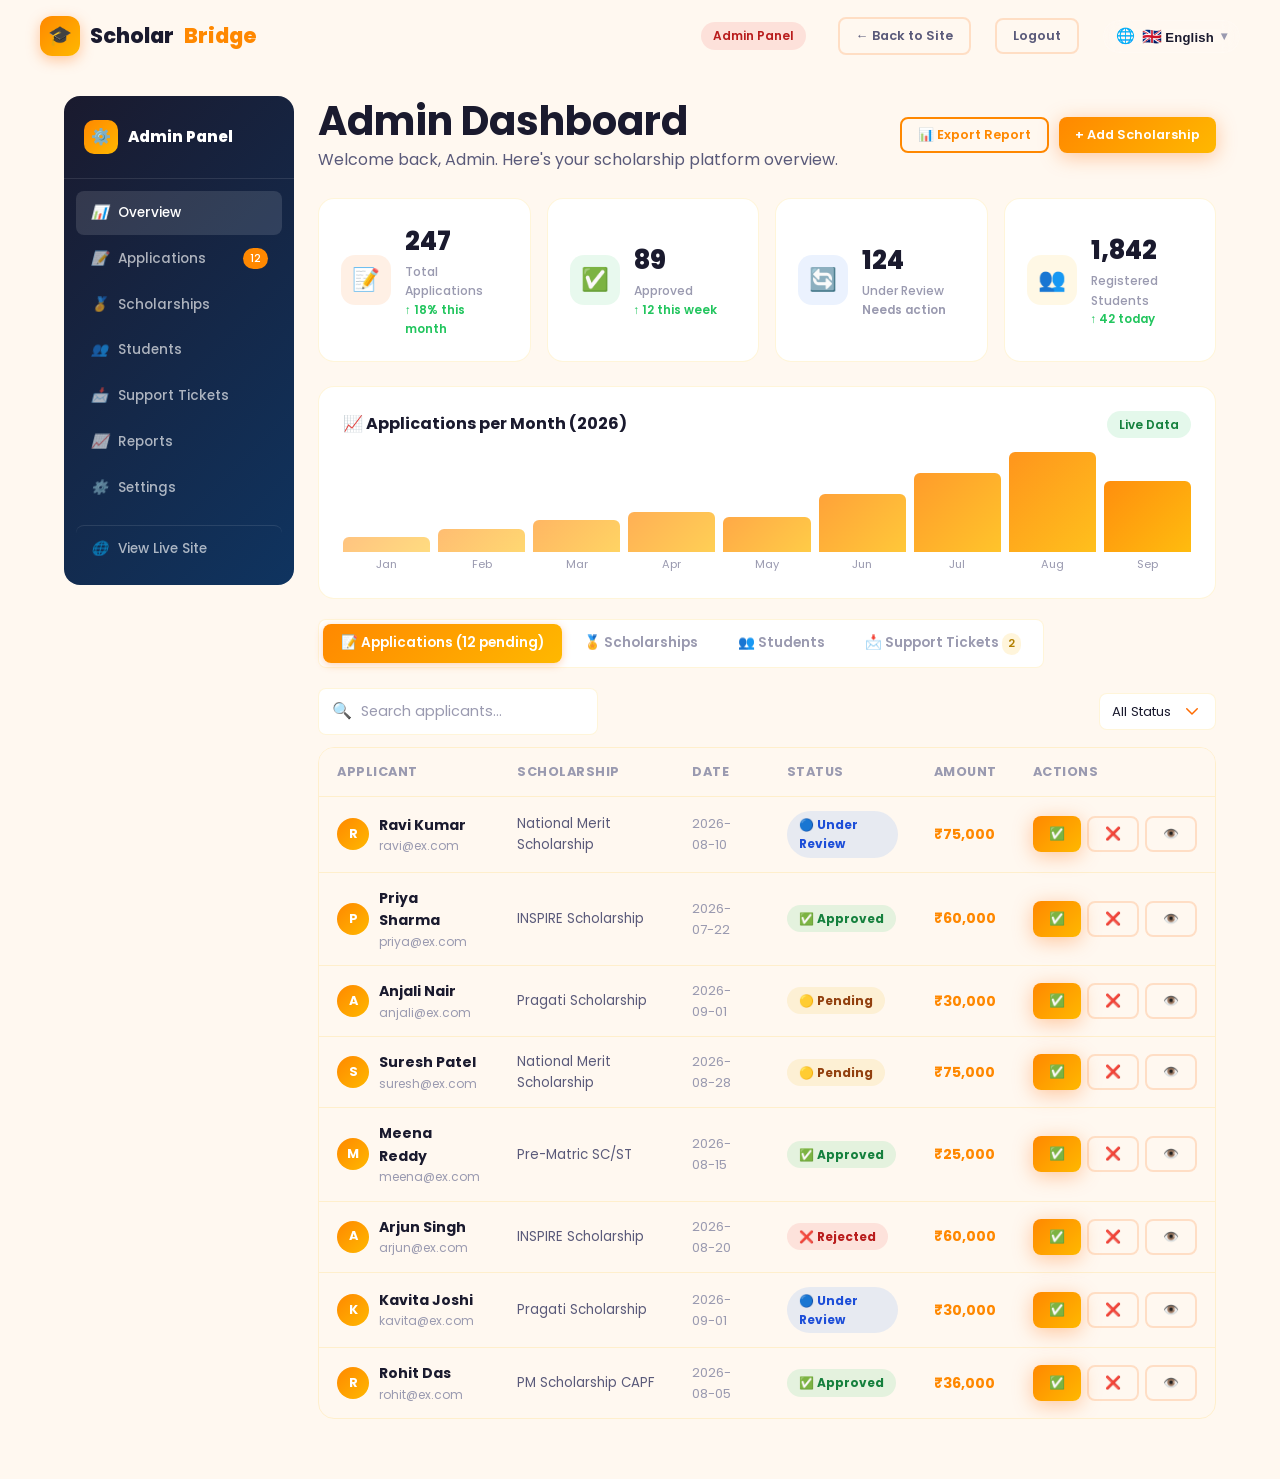
==== commit e987967b: "Updated project" ====
--- a/admin/index.html
+++ b/admin/index.html
@@ -579,6 +579,7 @@
 
   <script src="../js/firebase-config.js"></script>
   <script src="../js/app.js"></script>
+  <script src="../js/language.js"></script>
   <script>
     // Mock application data for admin
     const mockApplications = [
--- a/css/style.css
+++ b/css/style.css
@@ -2292,4 +2292,231 @@
   .receipt-actions {
     display: none !important;
   }
+}
+
+/* ─── Multi-Language Switcher ─── */
+.lang-switcher {
+  position: relative;
+  display: inline-block;
+  user-select: none;
+}
+
+.lang-btn {
+  display: inline-flex;
+  align-items: center;
+  gap: 7px;
+  background: rgba(255, 255, 255, 0.08);
+  border: 1px solid rgba(255, 255, 255, 0.18);
+  color: var(--text-primary);
+  padding: 6px 12px;
+  border-radius: 50px;
+  font-size: 0.84rem;
+  font-weight: 600;
+  cursor: pointer;
+  transition: all 0.25s ease;
+  backdrop-filter: blur(8px);
+}
+
+.navbar.scrolled .lang-btn,
+.navbar-scrolled .lang-btn {
+  background: var(--surface);
+  border-color: var(--border);
+  color: var(--text-primary);
+}
+
+.lang-btn:hover,
+.lang-switcher.open .lang-btn {
+  background: rgba(255, 107, 0, 0.12);
+  border-color: var(--primary);
+  color: var(--primary);
+  transform: translateY(-1px);
+}
+
+.lang-icon {
+  font-size: 0.95rem;
+}
+
+.lang-flag {
+  font-size: 1rem;
+}
+
+.lang-text {
+  font-size: 0.82rem;
+  letter-spacing: 0.2px;
+}
+
+.lang-arrow {
+  font-size: 0.75rem;
+  color: var(--text-muted);
+  transition: transform 0.2s ease;
+}
+
+.lang-switcher.open .lang-arrow {
+  transform: rotate(180deg);
+}
+
+.lang-dropdown {
+  position: absolute;
+  top: calc(100% + 8px);
+  right: 0;
+  width: 230px;
+  background: var(--surface);
+  border: 1px solid var(--border);
+  border-radius: var(--radius-md);
+  box-shadow: 0 16px 36px rgba(0, 0, 0, 0.22);
+  padding: 8px;
+  opacity: 0;
+  visibility: hidden;
+  transform: translateY(-8px) scale(0.97);
+  transition: all 0.2s cubic-bezier(0.16, 1, 0.3, 1);
+  z-index: 10001;
+}
+
+.lang-switcher.open .lang-dropdown {
+  opacity: 1;
+  visibility: visible;
+  transform: translateY(0) scale(1);
+}
+
+.lang-dropdown-header {
+  font-size: 0.7rem;
+  font-weight: 700;
+  text-transform: uppercase;
+  letter-spacing: 0.5px;
+  color: var(--text-muted);
+  padding: 6px 10px 8px;
+  border-bottom: 1px solid var(--border-light);
+  margin-bottom: 4px;
+}
+
+.lang-dropdown-list {
+  max-height: 280px;
+  overflow-y: auto;
+  scrollbar-width: thin;
+}
+
+.lang-dropdown-item {
+  width: 100%;
+  display: flex;
+  align-items: center;
+  gap: 10px;
+  padding: 8px 10px;
+  background: transparent;
+  border: none;
+  border-radius: var(--radius-sm);
+  cursor: pointer;
+  text-align: left;
+  transition: all 0.15s ease;
+  color: var(--text-primary);
+}
+
+.lang-dropdown-item:hover {
+  background: rgba(255, 107, 0, 0.08);
+  color: var(--primary);
+}
+
+.lang-dropdown-item.active {
+  background: rgba(255, 107, 0, 0.14);
+  color: var(--primary);
+  font-weight: 700;
+}
+
+.lang-names {
+  display: flex;
+  flex-direction: column;
+  flex: 1;
+}
+
+.lang-native {
+  font-size: 0.84rem;
+  line-height: 1.2;
+}
+
+.lang-en {
+  font-size: 0.72rem;
+  color: var(--text-muted);
+}
+
+.lang-check {
+  font-size: 0.85rem;
+  color: var(--primary);
+  opacity: 0;
+}
+
+.lang-dropdown-item.active .lang-check {
+  opacity: 1;
+}
+
+/* Mobile Language Chips */
+.mobile-lang-container {
+  padding: 14px 0 6px;
+  border-top: 1px solid var(--border-light);
+  margin-top: 10px;
+}
+
+.mobile-lang-label {
+  font-size: 0.76rem;
+  font-weight: 700;
+  color: var(--text-muted);
+  text-transform: uppercase;
+  letter-spacing: 0.5px;
+  margin-bottom: 8px;
+}
+
+.mobile-lang-chips {
+  display: flex;
+  flex-wrap: wrap;
+  gap: 6px;
+}
+
+.mobile-lang-chip {
+  background: var(--surface-2);
+  border: 1px solid var(--border);
+  color: var(--text-primary);
+  padding: 6px 10px;
+  border-radius: 50px;
+  font-size: 0.78rem;
+  font-weight: 600;
+  cursor: pointer;
+  transition: all 0.2s ease;
+}
+
+.mobile-lang-chip.active,
+.mobile-lang-chip:hover {
+  background: var(--primary);
+  color: white;
+  border-color: var(--primary);
+}
+
+/* Hide Google Translate Default Overlays and Banners */
+.goog-te-banner-frame.skiptranslate,
+.goog-te-banner-frame,
+iframe.goog-te-banner-frame {
+  display: none !important;
+  visibility: hidden !important;
+  height: 0 !important;
+}
+
+body {
+  top: 0px !important;
+  position: static !important;
+}
+
+#goog-gt-tt,
+.goog-te-balloon-frame {
+  display: none !important;
+  visibility: hidden !important;
+}
+
+.goog-text-highlight {
+  background: none !important;
+  box-shadow: none !important;
+}
+
+#google_translate_element {
+  display: none !important;
+}
+
+.skiptranslate {
+  display: inline;
 }
